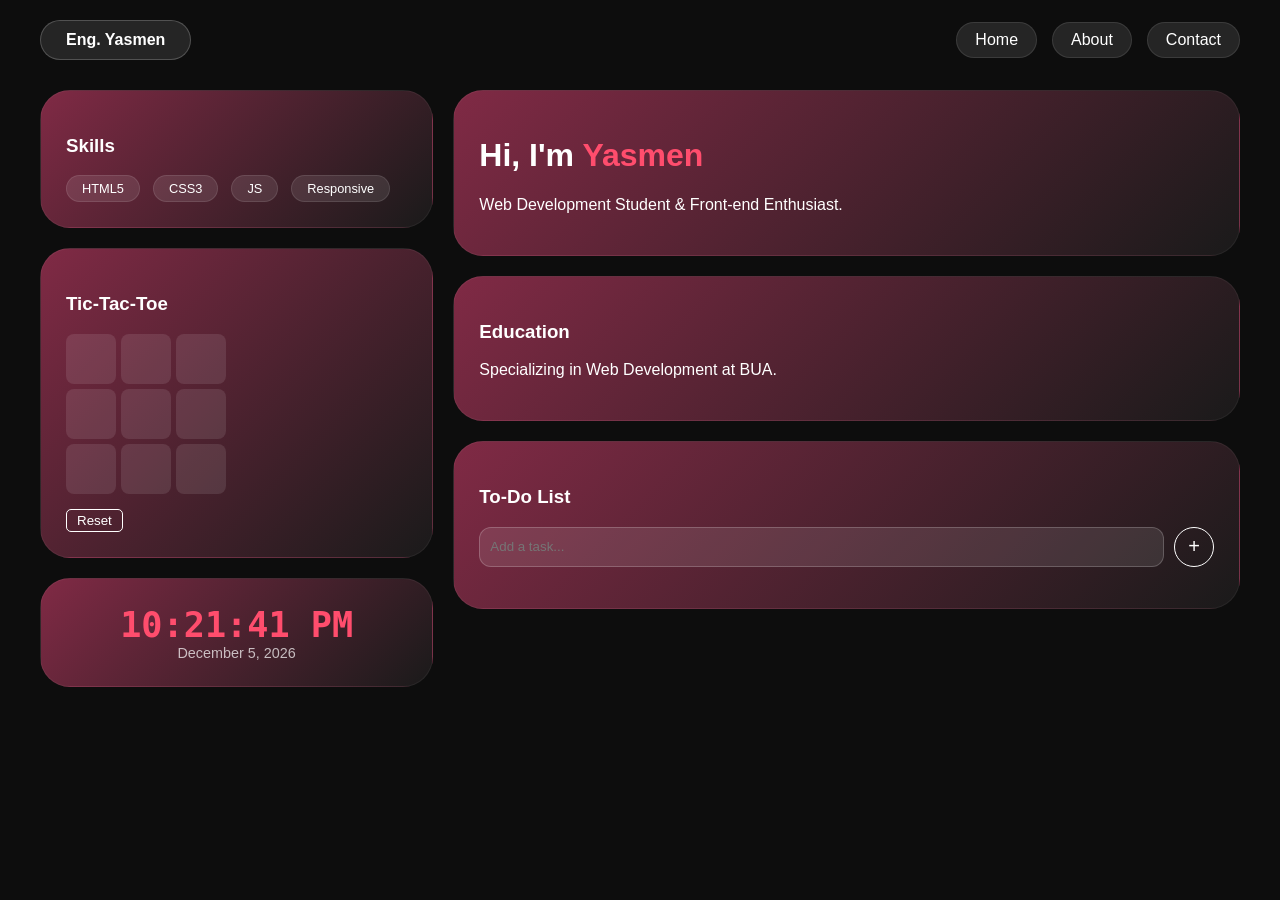
==== index.html @ f0c5fd38 "Rename Index.html to index.html" ====
<!DOCTYPE html>
<html lang="en">
<head>
    <meta charset="UTF-8">
    <meta name="viewport" content="width=device-width, initial-scale=1.0">
    <title>Eng. Yasmen | Portfolio</title>
    <link rel="stylesheet" href="https://cdnjs.cloudflare.com/ajax/libs/font-awesome/6.0.0/css/all.min.css">
    <style>
        :root {
            --bg: #0d0d0d;
            --card-gradient: linear-gradient(135deg, #802a45 0%, #1a1a1a 100%);
            --pink: #ff4d6d;
            --glass: rgba(255, 255, 255, 0.1);
        }
        body {
            margin: 0; background: var(--bg);
             color: white;
            font-family: 'Segoe UI', sans-serif; 
            display: flex;
             justify-content: center;
            direction: ltr;
        }
        .container { width: 95%; max-width: 1200px; padding: 20px; }

        /* Header */
        .header-nav {
             display: flex;
             justify-content: space-between;
              align-items: center;
               margin-bottom: 30px;
             }
        .logo {
             background: var(--glass);
             padding: 10px 25px; border-radius: 50px;
              border: 1px solid rgba(255,255,255,0.2);
               font-weight: bold;
             }
        .nav-links { display: flex; 
            gap: 15px;
         }
        .nav-btn { 
            background: var(--glass);
             padding: 8px 18px; border-radius: 50px;
              border: 1px solid rgba(255,255,255,0.1); 
              color: white; cursor: pointer; 
              position: relative;
             }
        .nav-btn:hover { background: var(--pink); }

        /* Contact Cloud */
        .contact-cloud {
            position: absolute; 
            top: 130%; left: 50%;
             transform: translateX(-50%) scale(0.8);
            background: white; color: #333; 
            padding: 15px;
             border-radius: 15px;
            box-shadow: 0 10px 30px rgba(0,0,0,0.5); 
            display: none; 
            flex-direction: column; 
            gap: 12px;
            z-index: 1000;
             min-width: 250px; 
             opacity: 0; 
             transition: 0.3s ease;
        }
        .contact-cloud.show { 
            display: flex;
             opacity: 1; 
            transform: translateX(-50%) scale(1); 
        }
        .contact-cloud::after { 
        content: '';
         position: absolute; top: -10px; left: 50%;
          transform: translateX(-50%);
           border-left: 10px solid transparent;
            border-right: 10px solid transparent;
             border-bottom: 10px solid white;
             }
        .contact-cloud a {
             color: #333;
             text-decoration: none; display: flex;
              align-items: center; gap: 10px;
               font-size: 0.9rem;
             }
        .contact-cloud i { color: var(--pink); }

        /* Grid Layout */
        .grid-container { display: grid;
             grid-template-columns: 1fr 2fr;
              gap: 20px;
             }
        .column {
             display: flex;
             flex-direction: column;
              gap: 20px;
             }
        .card {
             background: var(--card-gradient);
             border-radius: 30px;
              padding: 25px;
               border: 1px solid rgba(255,255,255,0.05); 
            }

        /* Skills Tags */
        .tag {
             background: var(--glass); padding: 5px 15px;
             border-radius: 20px;
              font-size: 0.8rem;
               margin-right: 5px; 
               border: 1px solid rgba(255,255,255,0.1); 
            }

        /* Tic Tac Toe */
        .board {
             display: grid;
             grid-template-columns: repeat(3, 1fr);
              gap: 5px; width: 150px;
               margin: 15px 0;
             }
        .cell { 
            width: 50px;
             height: 50px;
              background: var(--glass);
               display: flex; 
               align-items: center;
                justify-content: center;
                 cursor: pointer;
                  border-radius: 8px;
                   font-weight: bold;
                 }
        .todo-input-row {
             display: flex;
             gap: 10px;
              margin-top: 15px;
             }
        #todoInput { 
            flex: 1;
             background: var(--glass);
              border: 1px solid rgba(255,255,255,0.2);
               border-radius: 12px;
                padding: 10px;
                 color: white;
                 }
        .circle-btn { 
            width: 40px;
             height: 40px;
              border-radius: 50%; 
              border: 1px solid white;
               background: none;
                color: white;
                 cursor: pointer;
                  font-size: 20px;
                 }
        .todo-item { 
            background: rgba(0,0,0,0.3);
             padding: 10px;
              border-radius: 10px; 
              margin-bottom: 8px;
               display: flex;
                align-items: center;
                 gap: 10px; 
                }
        .todo-item.completed span {
             text-decoration: line-through; 
            opacity: 0.5;
         }
        .todo-checkbox {
             accent-color: var(--pink); 
            cursor: pointer;
             width: 18px; 
             height: 18px;
             }

        /* Clock */
        #clock { 
            font-size: 2.2rem;
             font-family: monospace;
              font-weight: bold;
               color: var(--pink);
             }
        #date { 
            font-size: 0.9rem;
             opacity: 0.7;
             }
        #balloon-container {
            position: fixed; top: 0;
             left: 0; width: 100%;
             height: 100%;
            pointer-events: none;
             z-index: 9999;
              overflow: hidden;
        }
        .balloon {
            position: absolute;
             bottom: -100px;
              width: 30px;
               height: 40px;
            border-radius: 50% 50% 50% 50% / 40% 40% 60% 60%;
            animation: floatUp 4s linear forwards;
        }
        @keyframes floatUp {
            0% { transform: translateY(0); opacity: 1; }
            100% { transform: translateY(-120vh); opacity: 0; }
        }
    </style>
</head>
<body>
<div id="balloon-container"></div>
<div class="container">
    <header class="header-nav">
        <div class="logo">Eng. Yasmen</div>
        <div class="nav-links">
            <div class="nav-btn">Home</div>
            <div class="nav-btn">About</div>
            <div class="nav-btn" id="contactBtn">
                Contact
                <div id="contactCloud" class="contact-cloud">
                    <a href="mailto:yasmenahme06@gmail.com"><i class="fas fa-envelope"></i> yasmenahme06@gmail.com</a>
                    <a href="tel:+201099286583"><i class="fas fa-phone"></i> +201099286583</a>
                </div>
            </div>
        </div>
    </header>
    <div class="grid-container">
        <div class="column">
            <div class="card">
                <h3>Skills</h3>
                <div style="display:flex; flex-wrap:wrap; gap:8px;">
                    <span class="tag">HTML5</span> <span class="tag">CSS3</span> <span class="tag">JS</span> <span class="tag">Responsive</span>
                </div>
            </div>
            <div class="card">
                <h3>Tic-Tac-Toe</h3>
                <div class="board" id="board">
                    <div class="cell" data-index="0"></div><div class="cell" data-index="1"></div><div class="cell" data-index="2"></div>
                    <div class="cell" data-index="3"></div><div class="cell" data-index="4"></div><div class="cell" data-index="5"></div>
                    <div class="cell" data-index="6"></div><div class="cell" data-index="7"></div><div class="cell" data-index="8"></div>
                </div>
                <p id="status" style="color:var(--pink); font-size: 0.9rem;"></p>
                <button onclick="resetGame()" style="background:none; border:1px solid white; color:white; border-radius:5px; padding:3px 10px; cursor:pointer;">Reset</button>
            </div>
            <div class="card" style="text-align: center;">
                <div id="clock"></div>
                <div id="date"></div>
            </div>
        </div>
        <div class="column">
            <div class="card">
                <h1>Hi, I'm <span style="color:var(--pink)">Yasmen</span></h1>
                <p>Web Development Student & Front-end Enthusiast.</p>
            </div>

            <div class="card">
                <h3>Education</h3>
                <p>Specializing in Web Development at BUA.</p>
            </div>
            <div class="card">
                <h3>To-Do List</h3>
                <div class="todo-input-row">
                    <input type="text" id="todoInput" placeholder="Add a task...">
                    <button class="circle-btn" onclick="addTodo()">+</button>
                </div>
                <ul id="todoList" style="list-style:none; padding:0; margin-top:15px;"></ul>
            </div>
        </div>
    </div>
</div>

<script>
    // 1. Contact Cloud
    const contactBtn = document.getElementById('contactBtn');
    const contactCloud = document.getElementById('contactCloud');
    contactBtn.addEventListener('click', (e) => { e.stopPropagation(); contactCloud.classList.toggle('show'); });
    document.addEventListener('click', (e) => { if (!contactCloud.contains(e.target)) contactCloud.classList.remove('show'); });
    function addTodo() {
        const input = document.getElementById('todoInput');
        const list = document.getElementById('todoList');
        if (input.value.trim() === '') return;
        const li = document.createElement('li');
        li.className = 'todo-item';
        li.innerHTML = `
            <input type="checkbox" class="todo-checkbox" onchange="this.parentElement.classList.toggle('completed')">
            <span style="flex-grow:1">${input.value}</span>
            <i class="fas fa-trash" onclick="this.parentElement.remove()" style="cursor:pointer; color:var(--pink)"></i>
        `;
        list.appendChild(li);
        input.value = '';
    }
    document.getElementById('todoInput').addEventListener('keypress', (e) => { if (e.key === 'Enter') addTodo(); });
    function updateClock() {
        const now = new Date();
        document.getElementById('clock').innerText = now.toLocaleTimeString('en-US', { hour12: true });
        document.getElementById('date').innerText = now.toLocaleDateString('en-US', { month: 'long', day: 'numeric', year: 'numeric' });
    }
    setInterval(updateClock, 1000); updateClock();
    // 4. Tic Tac Toe Logic
    let currentPlayer = 'X', gameState = ["", "", "", "", "", "", "", "", ""];
    const cells = document.querySelectorAll('.cell');
    cells.forEach(cell => {
        cell.addEventListener('click', () => {
            const index = cell.getAttribute('data-index');
            if (gameState[index] !== "" || checkWinner()) return;
            gameState[index] = currentPlayer;
            cell.innerText = currentPlayer;
            cell.style.color = currentPlayer === 'X' ? 'var(--pink)' : '#4ade80';
            if (checkWinner()) {
                document.getElementById('status').innerText = `Winner: ${currentPlayer}!`;
                startCelebration(); // <--- نداء وظيفة البلالين
            }
            else if (!gameState.includes("")) document.getElementById('status').innerText = "Draw!";
            else currentPlayer = currentPlayer === 'X' ? 'O' : 'X';
        });
    });

    function checkWinner() {
        const wins = [[0,1,2],[3,4,5],[6,7,8],[0,3,6],[1,4,7],[2,5,8],[0,4,8],[2,4,6]];
        return wins.some(p => gameState[p[0]] && gameState[p[0]] === gameState[p[1]] && gameState[p[0]] === gameState[p[2]]);
    }
    function resetGame() {
        gameState = ["", "", "", "", "", "", "", "", ""];
        cells.forEach(c => c.innerText = "");
        document.getElementById('status').innerText = "";
        currentPlayer = 'X';
    }
    // --- وظيفة الاحتفال بالبلالين ---
    function startCelebration() {
        const container = document.getElementById('balloon-container');
        for(let i=0; i<30; i++) {
            setTimeout(() => {
                const b = document.createElement('div');
                b.className = 'balloon';
                b.style.left = Math.random() * 100 + '%';
                b.style.backgroundColor = ['#ff4d6d', '#ffd700', '#c026d3', '#4ade80'][Math.floor(Math.random()*4)];
                container.appendChild(b);
                setTimeout(() => b.remove(), 4000);
            }, i * 150);
        }
    }
</script>
</body>
</html>
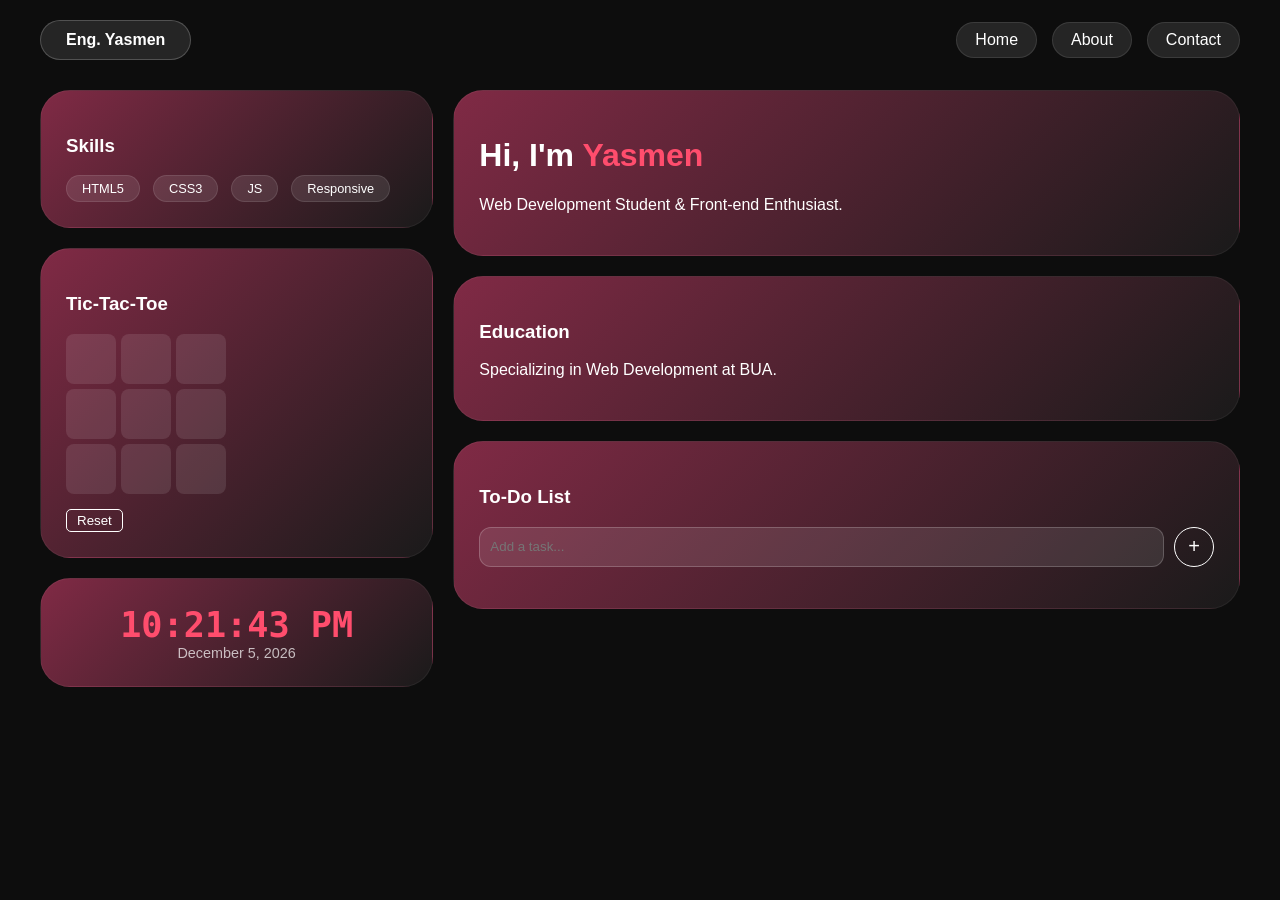
==== commit 3c89f05b: "Fix HTML encoding issues in index.html" ====
--- a/index.html
+++ b/index.html
@@ -340,3 +340,4 @@
 </script>
 </body>
 </html>
+
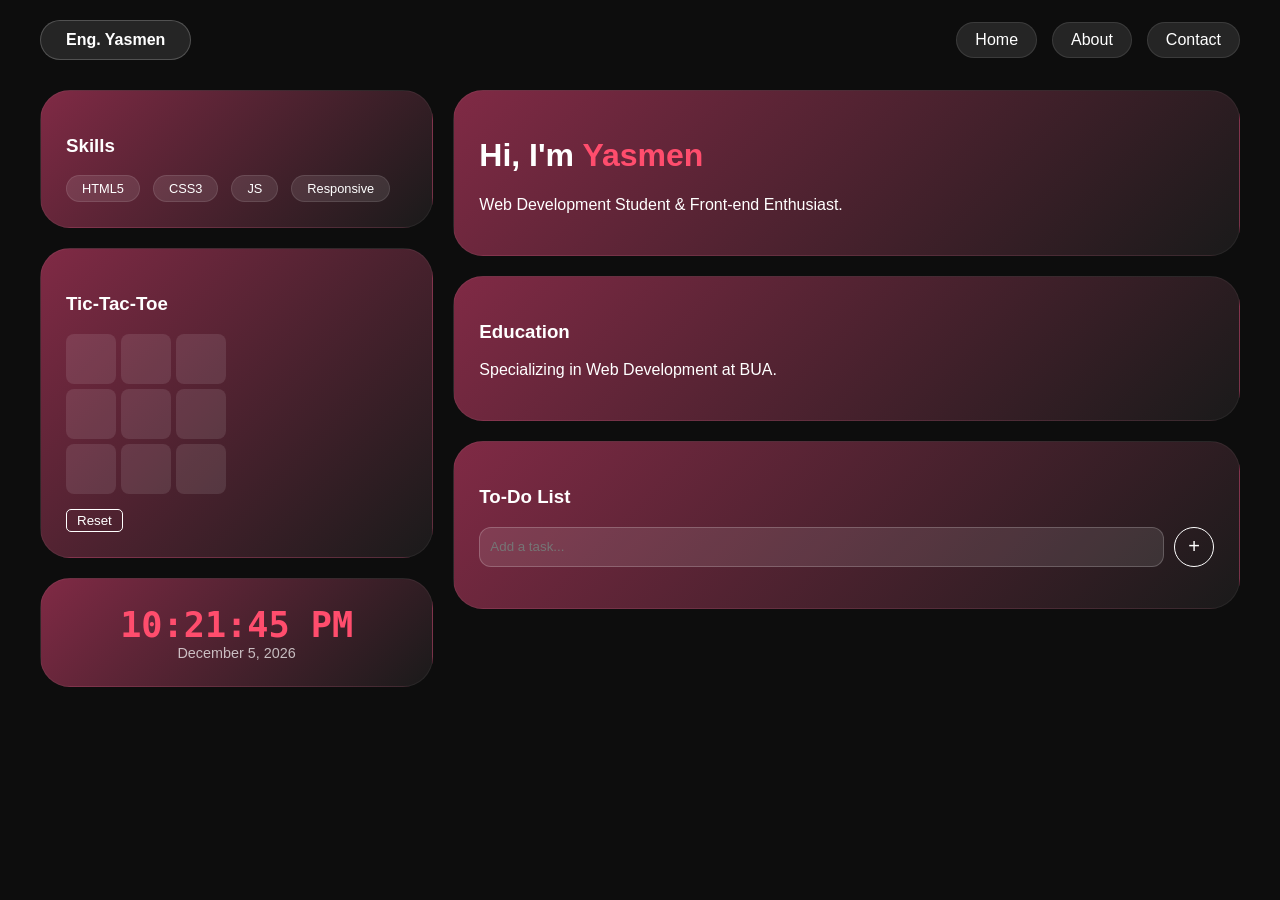
==== commit 2082596b: "Fix HTML encoding issues in index.html" ====
--- a/index.html
+++ b/index.html
@@ -5,6 +5,7 @@
     <meta name="viewport" content="width=device-width, initial-scale=1.0">
     <title>Eng. Yasmen | Portfolio</title>
     <link rel="stylesheet" href="https://cdnjs.cloudflare.com/ajax/libs/font-awesome/6.0.0/css/all.min.css">
+    
     <style>
         :root {
             --bg: #0d0d0d;
@@ -12,6 +13,7 @@
             --pink: #ff4d6d;
             --glass: rgba(255, 255, 255, 0.1);
         }
+
         body {
             margin: 0; background: var(--bg);
              color: white;
@@ -20,6 +22,7 @@
              justify-content: center;
             direction: ltr;
         }
+
         .container { width: 95%; max-width: 1200px; padding: 20px; }
 
         /* Header */
@@ -129,6 +132,8 @@
                   border-radius: 8px;
                    font-weight: bold;
                  }
+
+        /* To-Do List */
         .todo-input-row {
              display: flex;
              gap: 10px;
@@ -183,6 +188,8 @@
             font-size: 0.9rem;
              opacity: 0.7;
              }
+
+        /* --- الأكواد الجديدة للبلالين --- */
         #balloon-container {
             position: fixed; top: 0;
              left: 0; width: 100%;
@@ -222,6 +229,7 @@
             </div>
         </div>
     </header>
+
     <div class="grid-container">
         <div class="column">
             <div class="card">
@@ -230,6 +238,7 @@
                     <span class="tag">HTML5</span> <span class="tag">CSS3</span> <span class="tag">JS</span> <span class="tag">Responsive</span>
                 </div>
             </div>
+            
             <div class="card">
                 <h3>Tic-Tac-Toe</h3>
                 <div class="board" id="board">
@@ -240,11 +249,13 @@
                 <p id="status" style="color:var(--pink); font-size: 0.9rem;"></p>
                 <button onclick="resetGame()" style="background:none; border:1px solid white; color:white; border-radius:5px; padding:3px 10px; cursor:pointer;">Reset</button>
             </div>
+
             <div class="card" style="text-align: center;">
                 <div id="clock"></div>
                 <div id="date"></div>
             </div>
         </div>
+
         <div class="column">
             <div class="card">
                 <h1>Hi, I'm <span style="color:var(--pink)">Yasmen</span></h1>
@@ -255,6 +266,7 @@
                 <h3>Education</h3>
                 <p>Specializing in Web Development at BUA.</p>
             </div>
+
             <div class="card">
                 <h3>To-Do List</h3>
                 <div class="todo-input-row">
@@ -273,6 +285,8 @@
     const contactCloud = document.getElementById('contactCloud');
     contactBtn.addEventListener('click', (e) => { e.stopPropagation(); contactCloud.classList.toggle('show'); });
     document.addEventListener('click', (e) => { if (!contactCloud.contains(e.target)) contactCloud.classList.remove('show'); });
+
+    // 2. To-Do List
     function addTodo() {
         const input = document.getElementById('todoInput');
         const list = document.getElementById('todoList');
@@ -288,12 +302,15 @@
         input.value = '';
     }
     document.getElementById('todoInput').addEventListener('keypress', (e) => { if (e.key === 'Enter') addTodo(); });
+
+    // 3. Clock
     function updateClock() {
         const now = new Date();
         document.getElementById('clock').innerText = now.toLocaleTimeString('en-US', { hour12: true });
         document.getElementById('date').innerText = now.toLocaleDateString('en-US', { month: 'long', day: 'numeric', year: 'numeric' });
     }
     setInterval(updateClock, 1000); updateClock();
+
     // 4. Tic Tac Toe Logic
     let currentPlayer = 'X', gameState = ["", "", "", "", "", "", "", "", ""];
     const cells = document.querySelectorAll('.cell');
@@ -317,12 +334,14 @@
         const wins = [[0,1,2],[3,4,5],[6,7,8],[0,3,6],[1,4,7],[2,5,8],[0,4,8],[2,4,6]];
         return wins.some(p => gameState[p[0]] && gameState[p[0]] === gameState[p[1]] && gameState[p[0]] === gameState[p[2]]);
     }
+
     function resetGame() {
         gameState = ["", "", "", "", "", "", "", "", ""];
         cells.forEach(c => c.innerText = "");
         document.getElementById('status').innerText = "";
         currentPlayer = 'X';
     }
+
     // --- وظيفة الاحتفال بالبلالين ---
     function startCelebration() {
         const container = document.getElementById('balloon-container');
@@ -340,4 +359,3 @@
 </script>
 </body>
 </html>
-
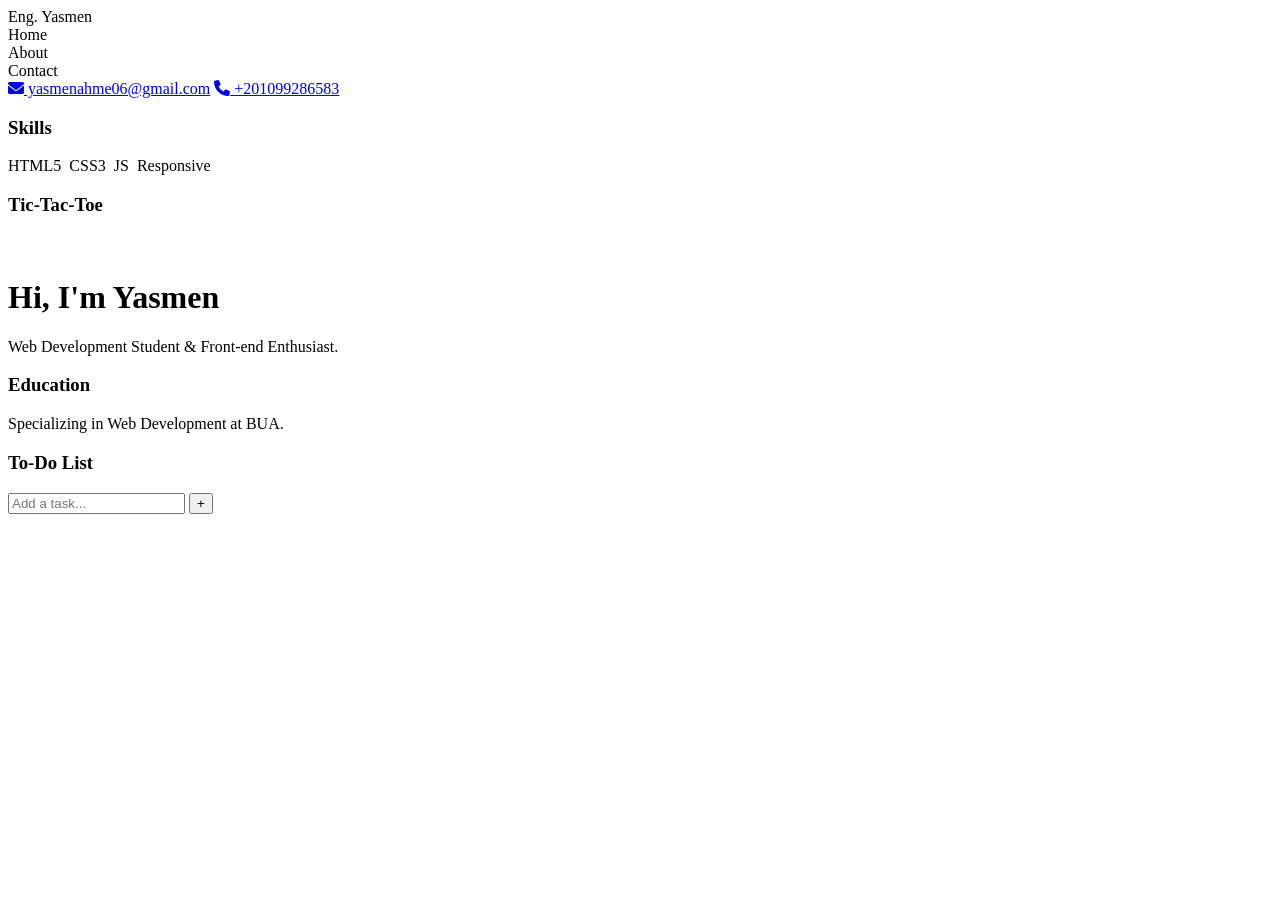
==== commit d0e39513: "Integrate external CSS and JS files Added a new stylesheet and script for improved styling and funct" ====
--- a/index.html
+++ b/index.html
@@ -5,212 +5,7 @@
     <meta name="viewport" content="width=device-width, initial-scale=1.0">
     <title>Eng. Yasmen | Portfolio</title>
     <link rel="stylesheet" href="https://cdnjs.cloudflare.com/ajax/libs/font-awesome/6.0.0/css/all.min.css">
-    
-    <style>
-        :root {
-            --bg: #0d0d0d;
-            --card-gradient: linear-gradient(135deg, #802a45 0%, #1a1a1a 100%);
-            --pink: #ff4d6d;
-            --glass: rgba(255, 255, 255, 0.1);
-        }
-
-        body {
-            margin: 0; background: var(--bg);
-             color: white;
-            font-family: 'Segoe UI', sans-serif; 
-            display: flex;
-             justify-content: center;
-            direction: ltr;
-        }
-
-        .container { width: 95%; max-width: 1200px; padding: 20px; }
-
-        /* Header */
-        .header-nav {
-             display: flex;
-             justify-content: space-between;
-              align-items: center;
-               margin-bottom: 30px;
-             }
-        .logo {
-             background: var(--glass);
-             padding: 10px 25px; border-radius: 50px;
-              border: 1px solid rgba(255,255,255,0.2);
-               font-weight: bold;
-             }
-        .nav-links { display: flex; 
-            gap: 15px;
-         }
-        .nav-btn { 
-            background: var(--glass);
-             padding: 8px 18px; border-radius: 50px;
-              border: 1px solid rgba(255,255,255,0.1); 
-              color: white; cursor: pointer; 
-              position: relative;
-             }
-        .nav-btn:hover { background: var(--pink); }
-
-        /* Contact Cloud */
-        .contact-cloud {
-            position: absolute; 
-            top: 130%; left: 50%;
-             transform: translateX(-50%) scale(0.8);
-            background: white; color: #333; 
-            padding: 15px;
-             border-radius: 15px;
-            box-shadow: 0 10px 30px rgba(0,0,0,0.5); 
-            display: none; 
-            flex-direction: column; 
-            gap: 12px;
-            z-index: 1000;
-             min-width: 250px; 
-             opacity: 0; 
-             transition: 0.3s ease;
-        }
-        .contact-cloud.show { 
-            display: flex;
-             opacity: 1; 
-            transform: translateX(-50%) scale(1); 
-        }
-        .contact-cloud::after { 
-        content: '';
-         position: absolute; top: -10px; left: 50%;
-          transform: translateX(-50%);
-           border-left: 10px solid transparent;
-            border-right: 10px solid transparent;
-             border-bottom: 10px solid white;
-             }
-        .contact-cloud a {
-             color: #333;
-             text-decoration: none; display: flex;
-              align-items: center; gap: 10px;
-               font-size: 0.9rem;
-             }
-        .contact-cloud i { color: var(--pink); }
-
-        /* Grid Layout */
-        .grid-container { display: grid;
-             grid-template-columns: 1fr 2fr;
-              gap: 20px;
-             }
-        .column {
-             display: flex;
-             flex-direction: column;
-              gap: 20px;
-             }
-        .card {
-             background: var(--card-gradient);
-             border-radius: 30px;
-              padding: 25px;
-               border: 1px solid rgba(255,255,255,0.05); 
-            }
-
-        /* Skills Tags */
-        .tag {
-             background: var(--glass); padding: 5px 15px;
-             border-radius: 20px;
-              font-size: 0.8rem;
-               margin-right: 5px; 
-               border: 1px solid rgba(255,255,255,0.1); 
-            }
-
-        /* Tic Tac Toe */
-        .board {
-             display: grid;
-             grid-template-columns: repeat(3, 1fr);
-              gap: 5px; width: 150px;
-               margin: 15px 0;
-             }
-        .cell { 
-            width: 50px;
-             height: 50px;
-              background: var(--glass);
-               display: flex; 
-               align-items: center;
-                justify-content: center;
-                 cursor: pointer;
-                  border-radius: 8px;
-                   font-weight: bold;
-                 }
-
-        /* To-Do List */
-        .todo-input-row {
-             display: flex;
-             gap: 10px;
-              margin-top: 15px;
-             }
-        #todoInput { 
-            flex: 1;
-             background: var(--glass);
-              border: 1px solid rgba(255,255,255,0.2);
-               border-radius: 12px;
-                padding: 10px;
-                 color: white;
-                 }
-        .circle-btn { 
-            width: 40px;
-             height: 40px;
-              border-radius: 50%; 
-              border: 1px solid white;
-               background: none;
-                color: white;
-                 cursor: pointer;
-                  font-size: 20px;
-                 }
-        .todo-item { 
-            background: rgba(0,0,0,0.3);
-             padding: 10px;
-              border-radius: 10px; 
-              margin-bottom: 8px;
-               display: flex;
-                align-items: center;
-                 gap: 10px; 
-                }
-        .todo-item.completed span {
-             text-decoration: line-through; 
-            opacity: 0.5;
-         }
-        .todo-checkbox {
-             accent-color: var(--pink); 
-            cursor: pointer;
-             width: 18px; 
-             height: 18px;
-             }
-
-        /* Clock */
-        #clock { 
-            font-size: 2.2rem;
-             font-family: monospace;
-              font-weight: bold;
-               color: var(--pink);
-             }
-        #date { 
-            font-size: 0.9rem;
-             opacity: 0.7;
-             }
-
-        /* --- الأكواد الجديدة للبلالين --- */
-        #balloon-container {
-            position: fixed; top: 0;
-             left: 0; width: 100%;
-             height: 100%;
-            pointer-events: none;
-             z-index: 9999;
-              overflow: hidden;
-        }
-        .balloon {
-            position: absolute;
-             bottom: -100px;
-              width: 30px;
-               height: 40px;
-            border-radius: 50% 50% 50% 50% / 40% 40% 60% 60%;
-            animation: floatUp 4s linear forwards;
-        }
-        @keyframes floatUp {
-            0% { transform: translateY(0); opacity: 1; }
-            100% { transform: translateY(-120vh); opacity: 0; }
-        }
-    </style>
+    <link rel="stylesheet" href="./Yasmeen Ahmed.css">
 </head>
 <body>
 <div id="balloon-container"></div>
@@ -278,84 +73,6 @@
         </div>
     </div>
 </div>
-
-<script>
-    // 1. Contact Cloud
-    const contactBtn = document.getElementById('contactBtn');
-    const contactCloud = document.getElementById('contactCloud');
-    contactBtn.addEventListener('click', (e) => { e.stopPropagation(); contactCloud.classList.toggle('show'); });
-    document.addEventListener('click', (e) => { if (!contactCloud.contains(e.target)) contactCloud.classList.remove('show'); });
-
-    // 2. To-Do List
-    function addTodo() {
-        const input = document.getElementById('todoInput');
-        const list = document.getElementById('todoList');
-        if (input.value.trim() === '') return;
-        const li = document.createElement('li');
-        li.className = 'todo-item';
-        li.innerHTML = `
-            <input type="checkbox" class="todo-checkbox" onchange="this.parentElement.classList.toggle('completed')">
-            <span style="flex-grow:1">${input.value}</span>
-            <i class="fas fa-trash" onclick="this.parentElement.remove()" style="cursor:pointer; color:var(--pink)"></i>
-        `;
-        list.appendChild(li);
-        input.value = '';
-    }
-    document.getElementById('todoInput').addEventListener('keypress', (e) => { if (e.key === 'Enter') addTodo(); });
-
-    // 3. Clock
-    function updateClock() {
-        const now = new Date();
-        document.getElementById('clock').innerText = now.toLocaleTimeString('en-US', { hour12: true });
-        document.getElementById('date').innerText = now.toLocaleDateString('en-US', { month: 'long', day: 'numeric', year: 'numeric' });
-    }
-    setInterval(updateClock, 1000); updateClock();
-
-    // 4. Tic Tac Toe Logic
-    let currentPlayer = 'X', gameState = ["", "", "", "", "", "", "", "", ""];
-    const cells = document.querySelectorAll('.cell');
-    cells.forEach(cell => {
-        cell.addEventListener('click', () => {
-            const index = cell.getAttribute('data-index');
-            if (gameState[index] !== "" || checkWinner()) return;
-            gameState[index] = currentPlayer;
-            cell.innerText = currentPlayer;
-            cell.style.color = currentPlayer === 'X' ? 'var(--pink)' : '#4ade80';
-            if (checkWinner()) {
-                document.getElementById('status').innerText = `Winner: ${currentPlayer}!`;
-                startCelebration(); // <--- نداء وظيفة البلالين
-            }
-            else if (!gameState.includes("")) document.getElementById('status').innerText = "Draw!";
-            else currentPlayer = currentPlayer === 'X' ? 'O' : 'X';
-        });
-    });
-
-    function checkWinner() {
-        const wins = [[0,1,2],[3,4,5],[6,7,8],[0,3,6],[1,4,7],[2,5,8],[0,4,8],[2,4,6]];
-        return wins.some(p => gameState[p[0]] && gameState[p[0]] === gameState[p[1]] && gameState[p[0]] === gameState[p[2]]);
-    }
-
-    function resetGame() {
-        gameState = ["", "", "", "", "", "", "", "", ""];
-        cells.forEach(c => c.innerText = "");
-        document.getElementById('status').innerText = "";
-        currentPlayer = 'X';
-    }
-
-    // --- وظيفة الاحتفال بالبلالين ---
-    function startCelebration() {
-        const container = document.getElementById('balloon-container');
-        for(let i=0; i<30; i++) {
-            setTimeout(() => {
-                const b = document.createElement('div');
-                b.className = 'balloon';
-                b.style.left = Math.random() * 100 + '%';
-                b.style.backgroundColor = ['#ff4d6d', '#ffd700', '#c026d3', '#4ade80'][Math.floor(Math.random()*4)];
-                container.appendChild(b);
-                setTimeout(() => b.remove(), 4000);
-            }, i * 150);
-        }
-    }
-</script>
+<script src="Yasmeen Ahmed.js"></script>
 </body>
 </html>
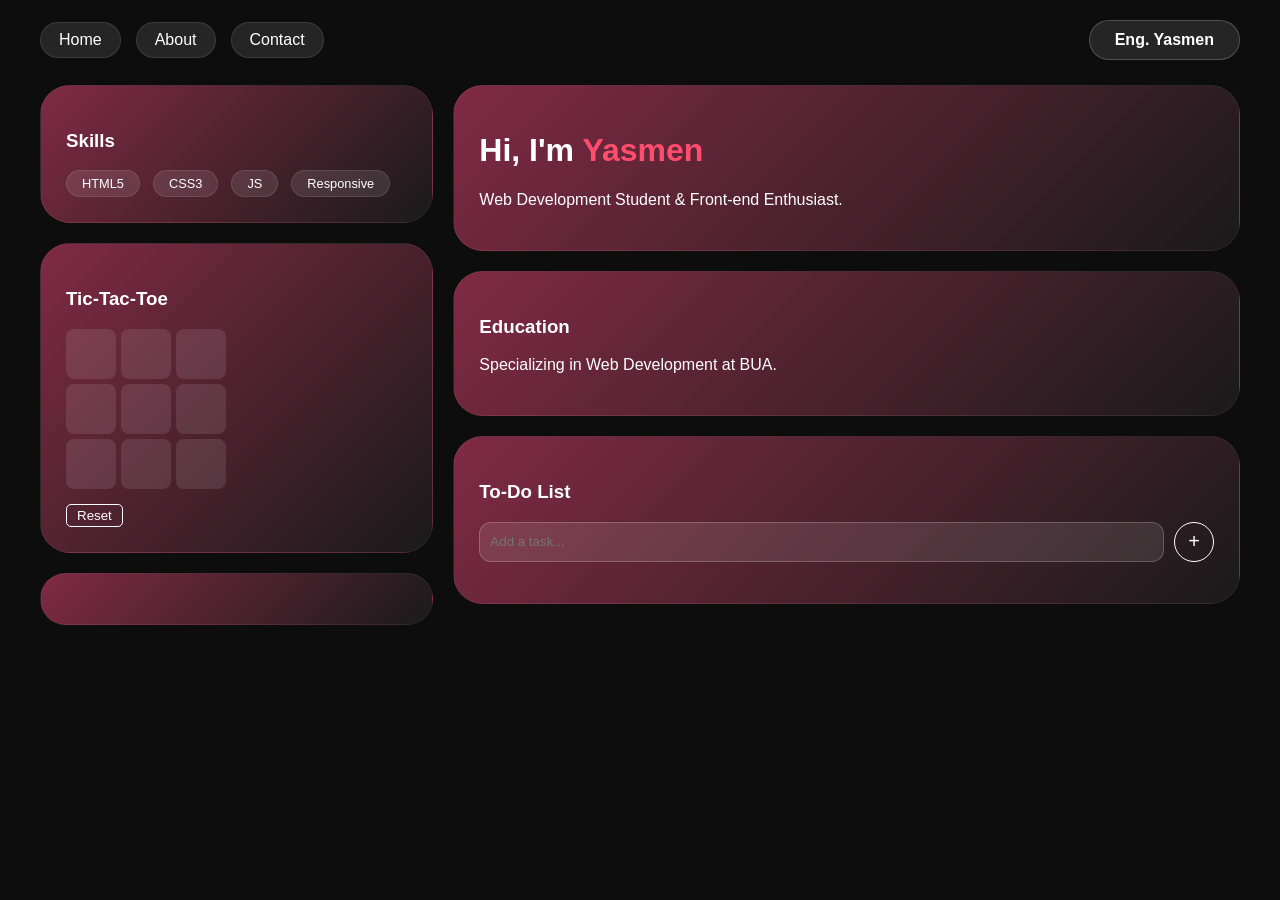
==== commit 23dfece3: "Update HTML structure and stylesheet links" ====
--- a/index.html
+++ b/index.html
@@ -4,7 +4,7 @@
     <meta charset="UTF-8">
     <meta name="viewport" content="width=device-width, initial-scale=1.0">
     <title>Eng. Yasmen | Portfolio</title>
-    <link rel="stylesheet" href="https://cdnjs.cloudflare.com/ajax/libs/font-awesome/6.0.0/css/all.min.css">
+<link rel="stylesheet" href="style.css">
     <link rel="stylesheet" href="./Yasmeen Ahmed.css">
 </head>
 <body>
--- a/style.css
+++ b/style.css
@@ -0,0 +1,217 @@
+:root {
+    --bg: #0d0d0d;
+    --card-gradient: linear-gradient(135deg, #802a45 0%, #1a1a1a 100%);
+    --glass: rgba(255, 255, 255, 0.1);
+    --pink: #ff4d6d;
+}
+
+body {
+    margin: 0;
+    background: var(--bg);
+    color: white;
+    font-family: 'Segoe UI', sans-serif; 
+    display: flex; 
+    justify-content: center;
+    direction: ltr;
+    overflow-x: hidden;
+}
+
+.container { 
+    width: 95%; 
+    max-width: 1200px;
+    padding: 20px; 
+}
+
+.header-nav {
+    display: flex; 
+    justify-content: space-between; 
+    align-items: center;
+    flex-direction: row-reverse; 
+    margin-bottom: 25px;
+}
+
+.logo {
+    background: var(--glass);
+    padding: 10px 25px; 
+    border-radius: 50px;
+    border: 1px solid rgba(255,255,255,0.2); 
+    font-weight: bold;
+}
+.nav-links { display: flex; 
+    gap: 15px;
+}
+.nav-btn { 
+    background: var(--glass);
+    padding: 8px 18px; border-radius: 50px;
+    border: 1px solid rgba(255,255,255,0.1); 
+    color: white; cursor: pointer; 
+    position: relative;
+}
+.nav-btn:hover { background: var(--pink); }
+
+/* Contact Cloud */
+.contact-cloud {
+    position: absolute; 
+    top: 130%; left: 50%;
+        transform: translateX(-50%) scale(0.8);
+    background: white; color: #333; 
+    padding: 15px;
+        border-radius: 15px;
+    box-shadow: 0 10px 30px rgba(0,0,0,0.5); 
+    display: none; 
+    flex-direction: column; 
+    gap: 12px;
+    z-index: 1000;
+        min-width: 250px; 
+        opacity: 0; 
+        transition: 0.3s ease;
+}
+.contact-cloud.show { 
+    display: flex;
+        opacity: 1; 
+    transform: translateX(-50%) scale(1); 
+}
+.contact-cloud::after { 
+content: '';
+    position: absolute; top: -10px; left: 50%;
+    transform: translateX(-50%);
+    border-left: 10px solid transparent;
+    border-right: 10px solid transparent;
+    border-bottom: 10px solid white;
+}
+.contact-cloud a {
+    color: #333;
+    text-decoration: none; display: flex;
+    align-items: center; gap: 10px;
+    font-size: 0.9rem;
+}
+.contact-cloud i { color: var(--pink); }
+/* Grid Layout */
+.grid-container { display: grid;
+    grid-template-columns: 1fr 2fr;
+    gap: 20px;
+}
+.column {
+    display: flex;
+    flex-direction: column;
+    gap: 20px;
+}
+.card {
+    background: var(--card-gradient); 
+    border-radius: 30px; 
+    padding: 25px;
+    border: 1px solid rgba(255,255,255,0.05);
+}
+/* Skills Tags */
+.tag {
+    background: var(--glass); padding: 5px 15px;
+    border-radius: 20px;
+    font-size: 0.8rem;
+    margin-right: 5px; 
+    border: 1px solid rgba(255,255,255,0.1); 
+}
+
+/* Tic Tac Toe */
+.board {
+    display: grid;
+    grid-template-columns: repeat(3, 1fr);
+    gap: 5px; width: 150px;
+    margin: 15px 0;
+}
+
+.tag { 
+    background: var(--glass); 
+    padding: 5px 15px; 
+    border-radius: 20px; 
+    font-size: 0.8rem; 
+    border: 1px solid rgba(255,255,255,0.1); 
+}
+.cell { 
+    width: 50px;
+        height: 50px;
+        background: var(--glass);
+        display: flex; 
+        align-items: center;
+        justify-content: center;
+            cursor: pointer;
+            border-radius: 8px;
+            font-weight: bold;
+            }
+
+/* To-Do List */
+.todo-input-row {
+        display: flex;
+        gap: 10px;
+        margin-top: 15px;
+        }
+#todoInput { 
+    flex: 1;
+        background: var(--glass);
+        border: 1px solid rgba(255,255,255,0.2);
+        border-radius: 12px;
+        padding: 10px;
+            color: white;
+            }
+.circle-btn { 
+    width: 40px;
+        height: 40px;
+        border-radius: 50%; 
+        border: 1px solid white;
+        background: none;
+        color: white;
+            cursor: pointer;
+            font-size: 20px;
+            }
+.todo-item { 
+    background: rgba(0,0,0,0.3);
+        padding: 10px;
+        border-radius: 10px; 
+        margin-bottom: 8px;
+        display: flex;
+        align-items: center;
+            gap: 10px; 
+        }
+.todo-item.completed span {
+        text-decoration: line-through; 
+    opacity: 0.5;
+    }
+.todo-checkbox {
+        accent-color: var(--pink); 
+    cursor: pointer;
+        width: 18px; 
+        height: 18px;
+        }
+
+/* Clock */
+#clock { 
+    font-size: 2.2rem;
+        font-family: monospace;
+        font-weight: bold;
+        color: var(--pink);
+        }
+#date { 
+    font-size: 0.9rem;
+        opacity: 0.7;
+        }
+
+/* --- الأكواد الجديدة للبلالين --- */
+#balloon-container {
+    position: fixed; top: 0;
+        left: 0; width: 100%;
+        height: 100%;
+    pointer-events: none;
+        z-index: 9999;
+        overflow: hidden;
+}
+.balloon {
+    position: absolute;
+        bottom: -100px;
+        width: 30px;
+        height: 40px;
+    border-radius: 50% 50% 50% 50% / 40% 40% 60% 60%;
+    animation: floatUp 4s linear forwards;
+}
+@keyframes floatUp {
+    0% { transform: translateY(0); opacity: 1; }
+    100% { transform: translateY(-120vh); opacity: 0; }
+}
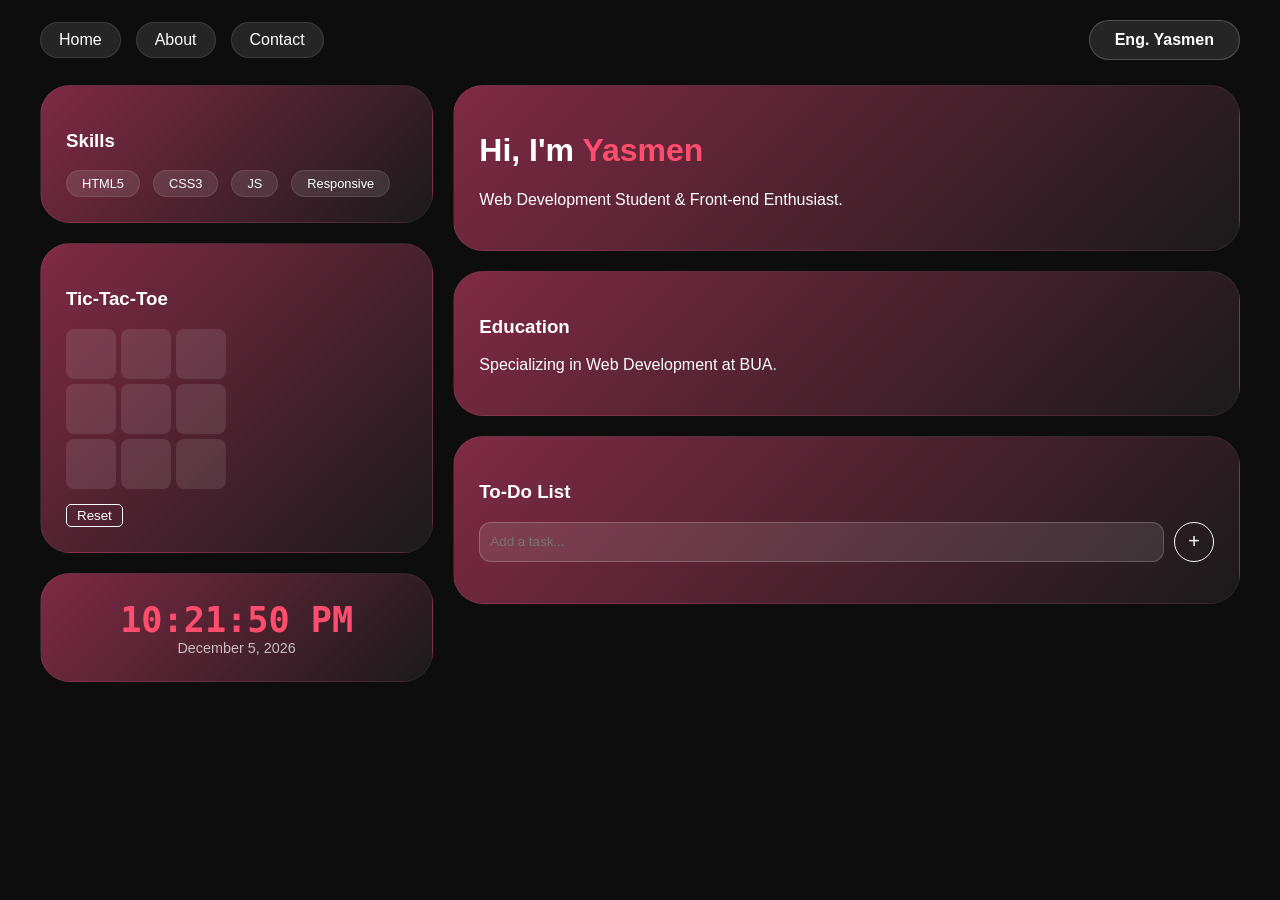
==== commit d9af5eda: "Update index.html" ====
--- a/index.html
+++ b/index.html
@@ -73,6 +73,6 @@
         </div>
     </div>
 </div>
-<script src="Yasmeen Ahmed.js"></script>
+<script src="script.js"></script>
 </body>
 </html>
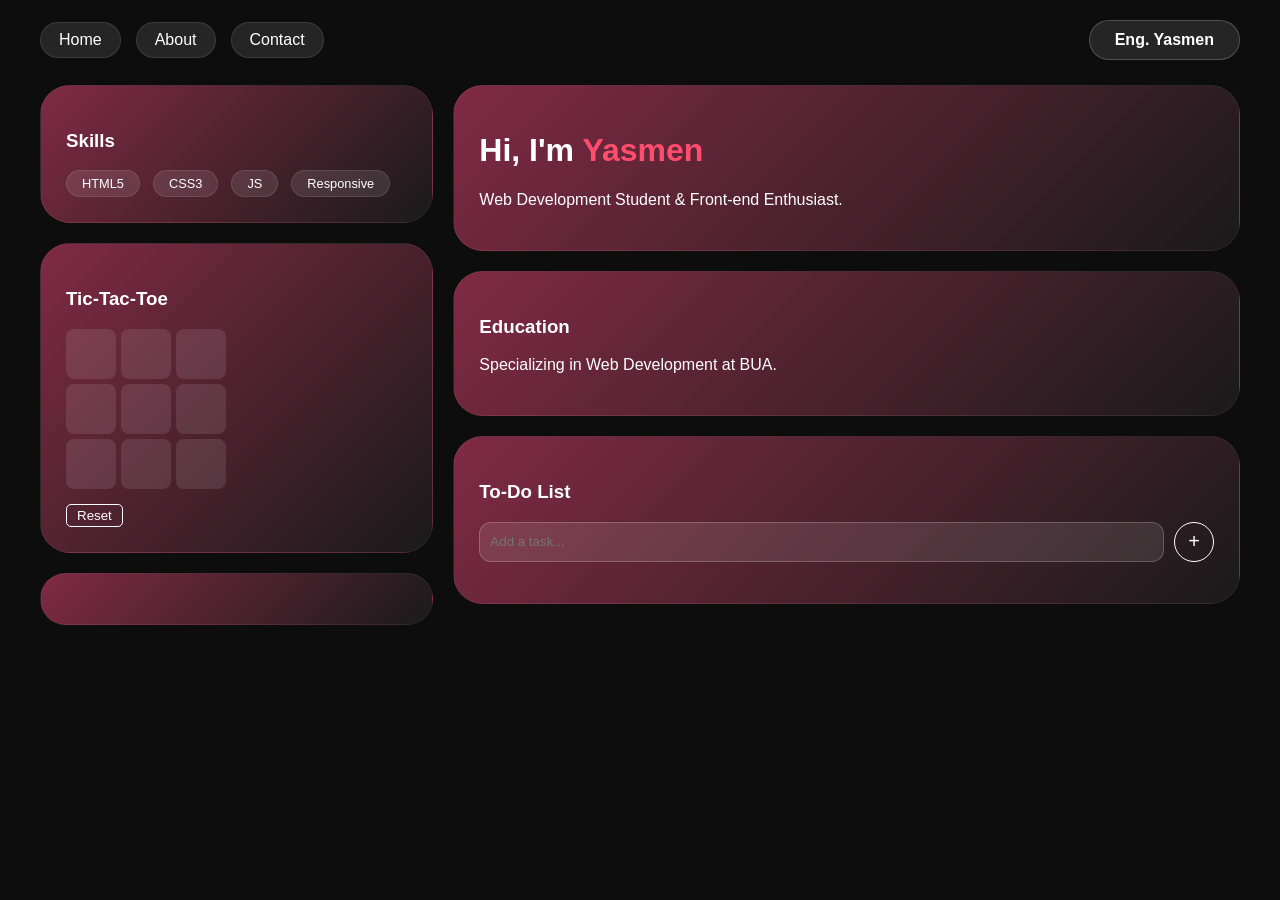
==== commit e36ab2d3: "Change script source in index.html Updated the script source for Yasmeen Ahmed.js." ====
--- a/index.html
+++ b/index.html
@@ -73,6 +73,6 @@
         </div>
     </div>
 </div>
-<script src="script.js"></script>
+<script src="Yasmeen Ahmed.js"></script>
 </body>
 </html>
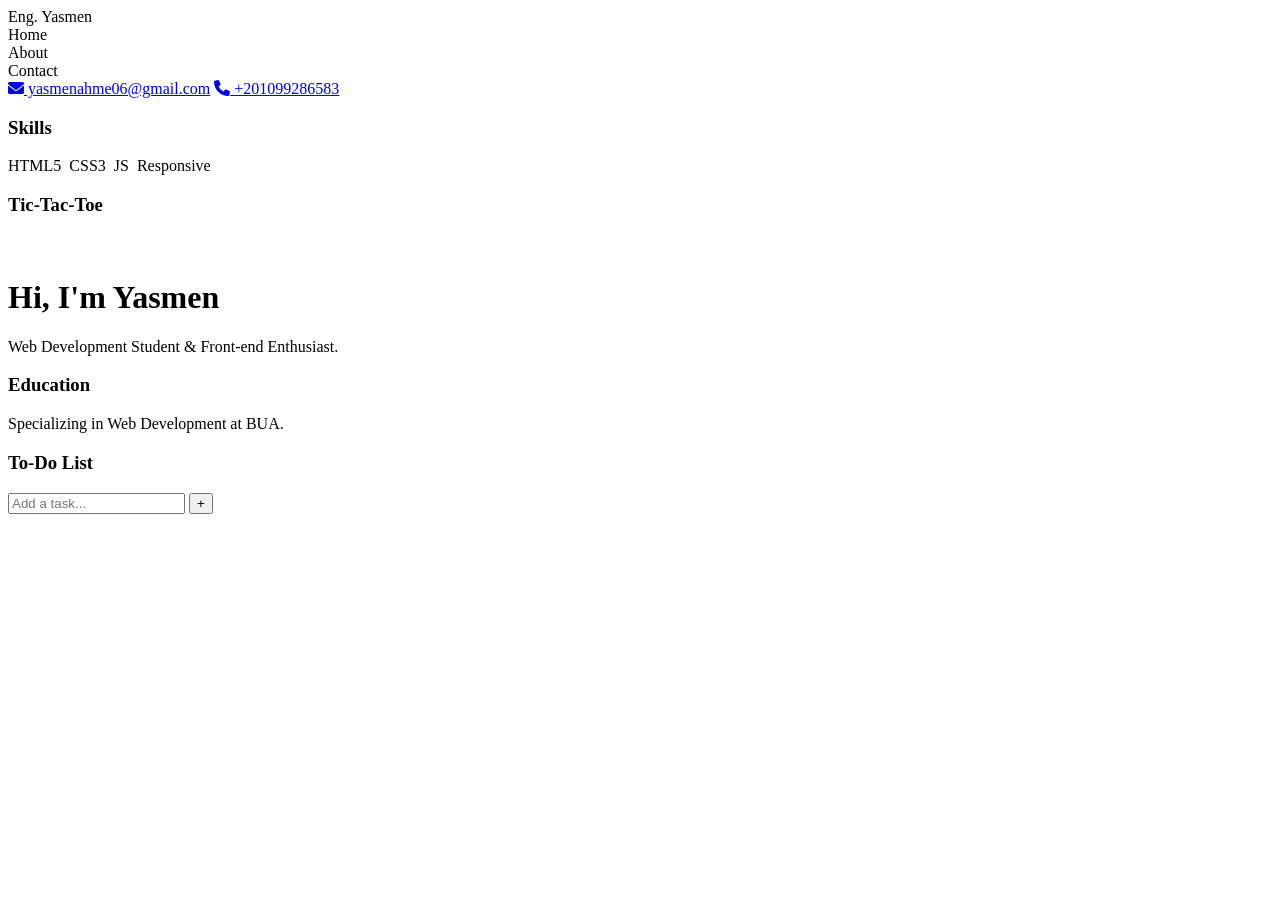
==== commit 99b8cff7: "Add Font Awesome stylesheet link Updated index.html to include Font Awesome stylesheet." ====
--- a/index.html
+++ b/index.html
@@ -4,7 +4,7 @@
     <meta charset="UTF-8">
     <meta name="viewport" content="width=device-width, initial-scale=1.0">
     <title>Eng. Yasmen | Portfolio</title>
-<link rel="stylesheet" href="style.css">
+    <link rel="stylesheet" href="https://cdnjs.cloudflare.com/ajax/libs/font-awesome/6.0.0/css/all.min.css">
     <link rel="stylesheet" href="./Yasmeen Ahmed.css">
 </head>
 <body>
